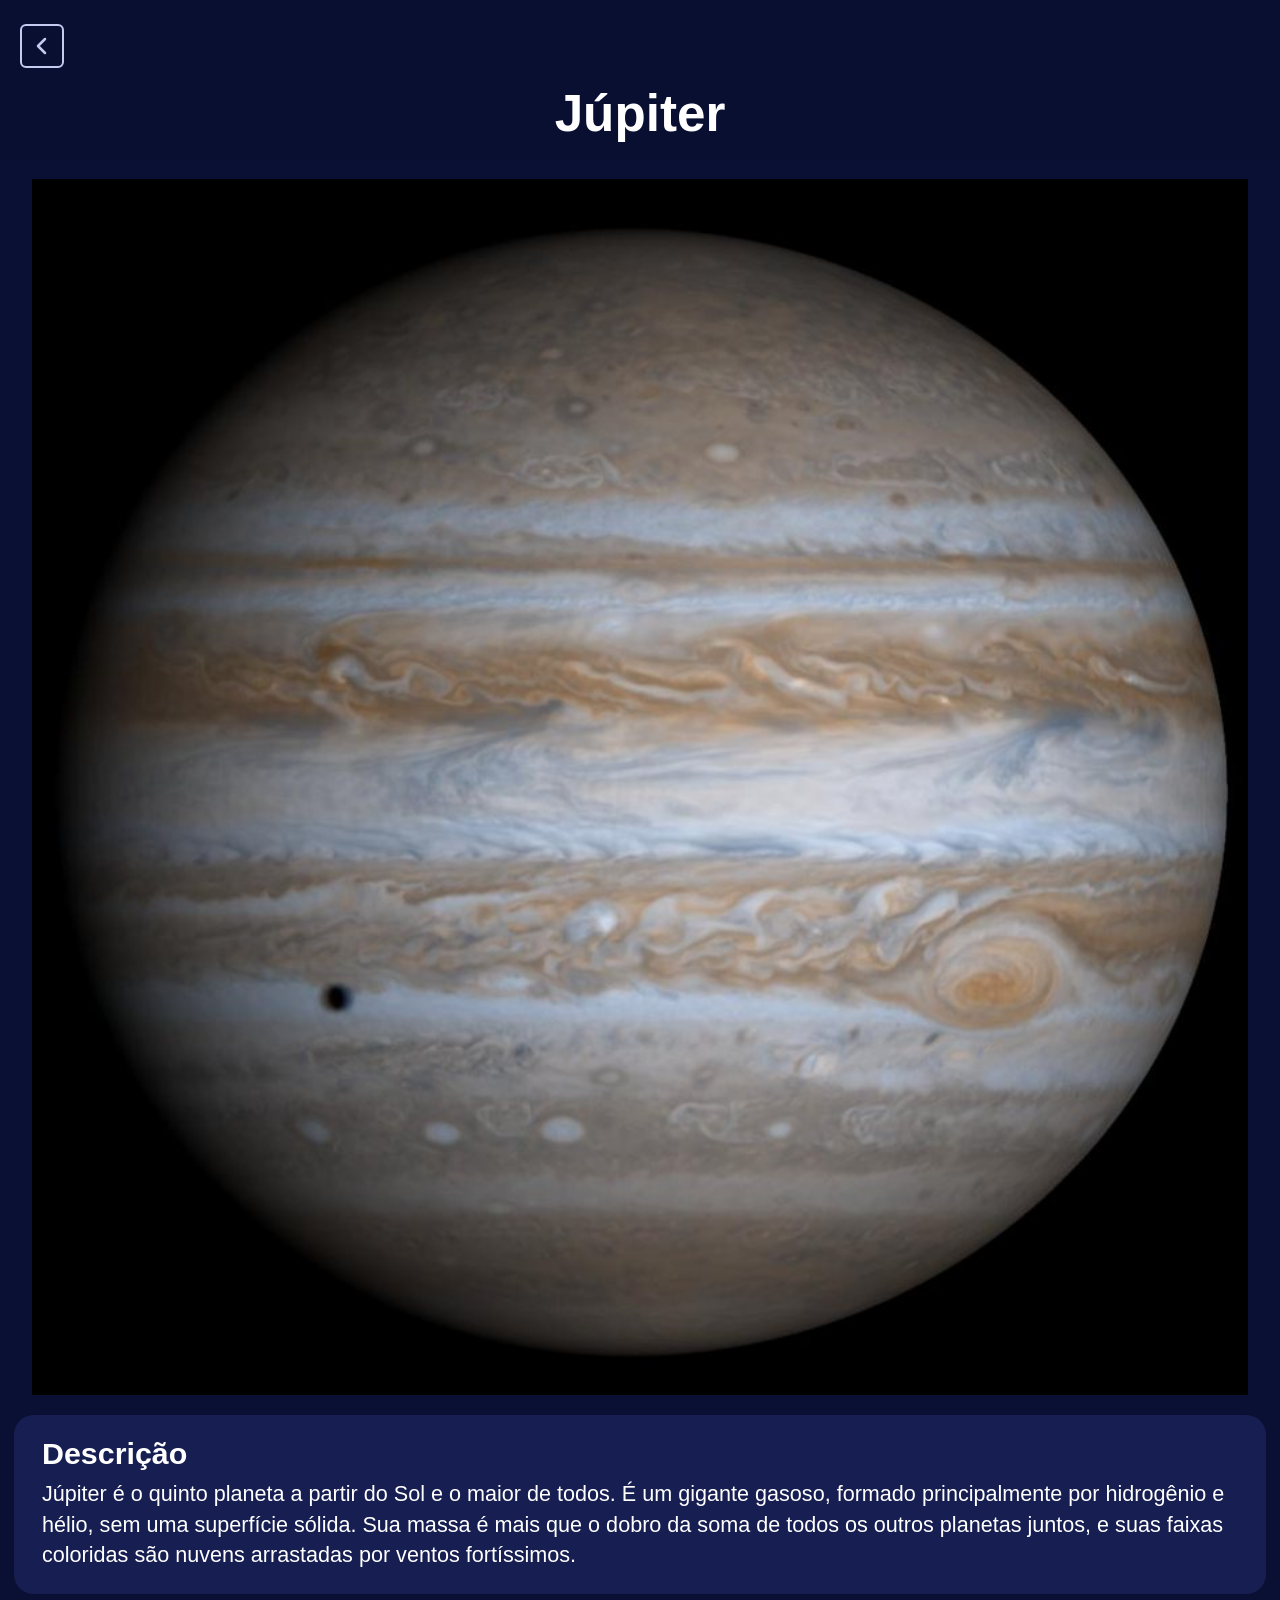
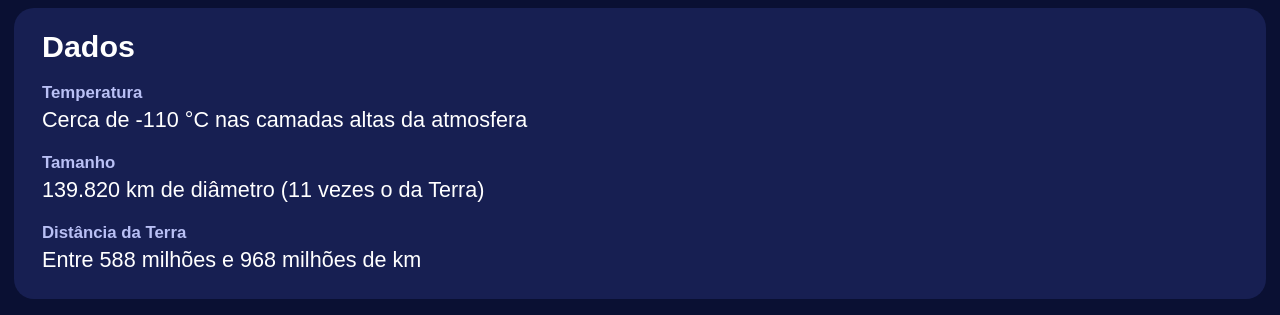
==== paginas/jupiter.html @ c69776e8 "Site Sistema Solar" ====
<!DOCTYPE html>
<html lang="pt-br">
<head>
    <meta charset="UTF-8">
    <meta name="viewport" content="width=device-width, initial-scale=1.0">
    <title>Júpiter - Sistema Solar</title>
    <link rel="stylesheet" href="../style.css">
    <link rel="stylesheet" href="corpo.css">
</head>
<body class="corpo">
    <header>
        <a class="voltar" href="../index.html" aria-label="Voltar">
            <svg viewBox="0 0 24 24" fill="none" stroke="currentColor" stroke-width="2.5" stroke-linecap="round" stroke-linejoin="round"><polyline points="15 5 8 12 15 19"/></svg>
        </a>
        <h1>Júpiter</h1>
    </header>
    <img class="foto" src="../fotos/jupiter.jpg" alt="Júpiter">
    <section class="card">
        <h2>Descrição</h2>
        <p>Júpiter é o quinto planeta a partir do Sol e o maior de todos. É um gigante gasoso, formado principalmente por hidrogênio e hélio, sem uma superfície sólida. Sua massa é mais que o dobro da soma de todos os outros planetas juntos, e suas faixas coloridas são nuvens arrastadas por ventos fortíssimos.</p>
    </section>
    <section class="card">
        <h2>Dados</h2>
        <h3>Temperatura</h3>
        <p>Cerca de -110 °C nas camadas altas da atmosfera</p>
        <h3>Tamanho</h3>
        <p>139.820 km de diâmetro (11 vezes o da Terra)</p>
        <h3>Distância da Terra</h3>
        <p>Entre 588 milhões e 968 milhões de km</p>
    </section>
</body>
</html>
---- style.css ----
body {
    background-color: #0A1033;
    color: #FFFFFF;
    font-family: Roboto, Arial, sans-serif;
    font-size: large;
    margin: 0;
}

img {
    display: block;
    width: calc(100% - 32px);
    height: auto;
    margin: 16px;
}

h1 {
    font-size: 2.6rem;
    font-weight: bold;
    margin: 24px 20px 10px;
}

p {
    font-size: 1.5rem;
    line-height: 1.4;
    margin: 0 20px 24px;
}

h2 {
    background-color: #D32F2F;
    color: #FFFFFF;
    font-size: 1.6rem;
    font-weight: bold;
    text-align: center;
    line-height: 60px;
    border-radius: 4px;
    margin: 0 16px 11px;
}
a { color: inherit; text-decoration: none; }
---- paginas/corpo.css ----
body.corpo {
    background-color: #0A1033;
    color: #FFFFFF;
    font-family: Roboto, Arial, sans-serif;
    margin: 0;
    padding-bottom: 16px;
}

.corpo header {
    background-color: #080F31;
    padding: 24px 0 12px;
}

.corpo .voltar {
    display: flex;
    align-items: center;
    justify-content: center;
    width: 44px;
    height: 44px;
    box-sizing: border-box;
    margin: 0 0 0 20px;
    color: #C5CAF0;
    border: 2px solid #C5CAF0;
    border-radius: 6px;
}

.corpo .voltar svg {
    width: 24px;
    height: 24px;
}

.corpo h1 {
    font-size: 3.2rem;
    font-weight: bold;
    text-align: center;
    margin: 16px 16px 4px;
}

.corpo .foto {
    display: block;
    width: calc(100% - 64px);
    height: auto;
    margin: 20px 32px;
    background-color: #000000;
}

.corpo .card {
    background-color: #171F52;
    border-radius: 20px;
    padding: 20px 28px 12px;
    margin: 14px 14px 0;
}

.corpo .card h2 {
    background: none;
    border-radius: 0;
    text-align: left;
    line-height: 1.2;
    font-size: 1.9rem;
    margin: 0 0 8px;
}

.corpo .card h3 {
    color: #B9C0F5;
    font-size: 1.05rem;
    font-weight: bold;
    margin: 18px 0 2px;
}

.corpo .card p {
    font-size: 1.35rem;
    line-height: 1.4;
    margin: 0 0 12px;
}
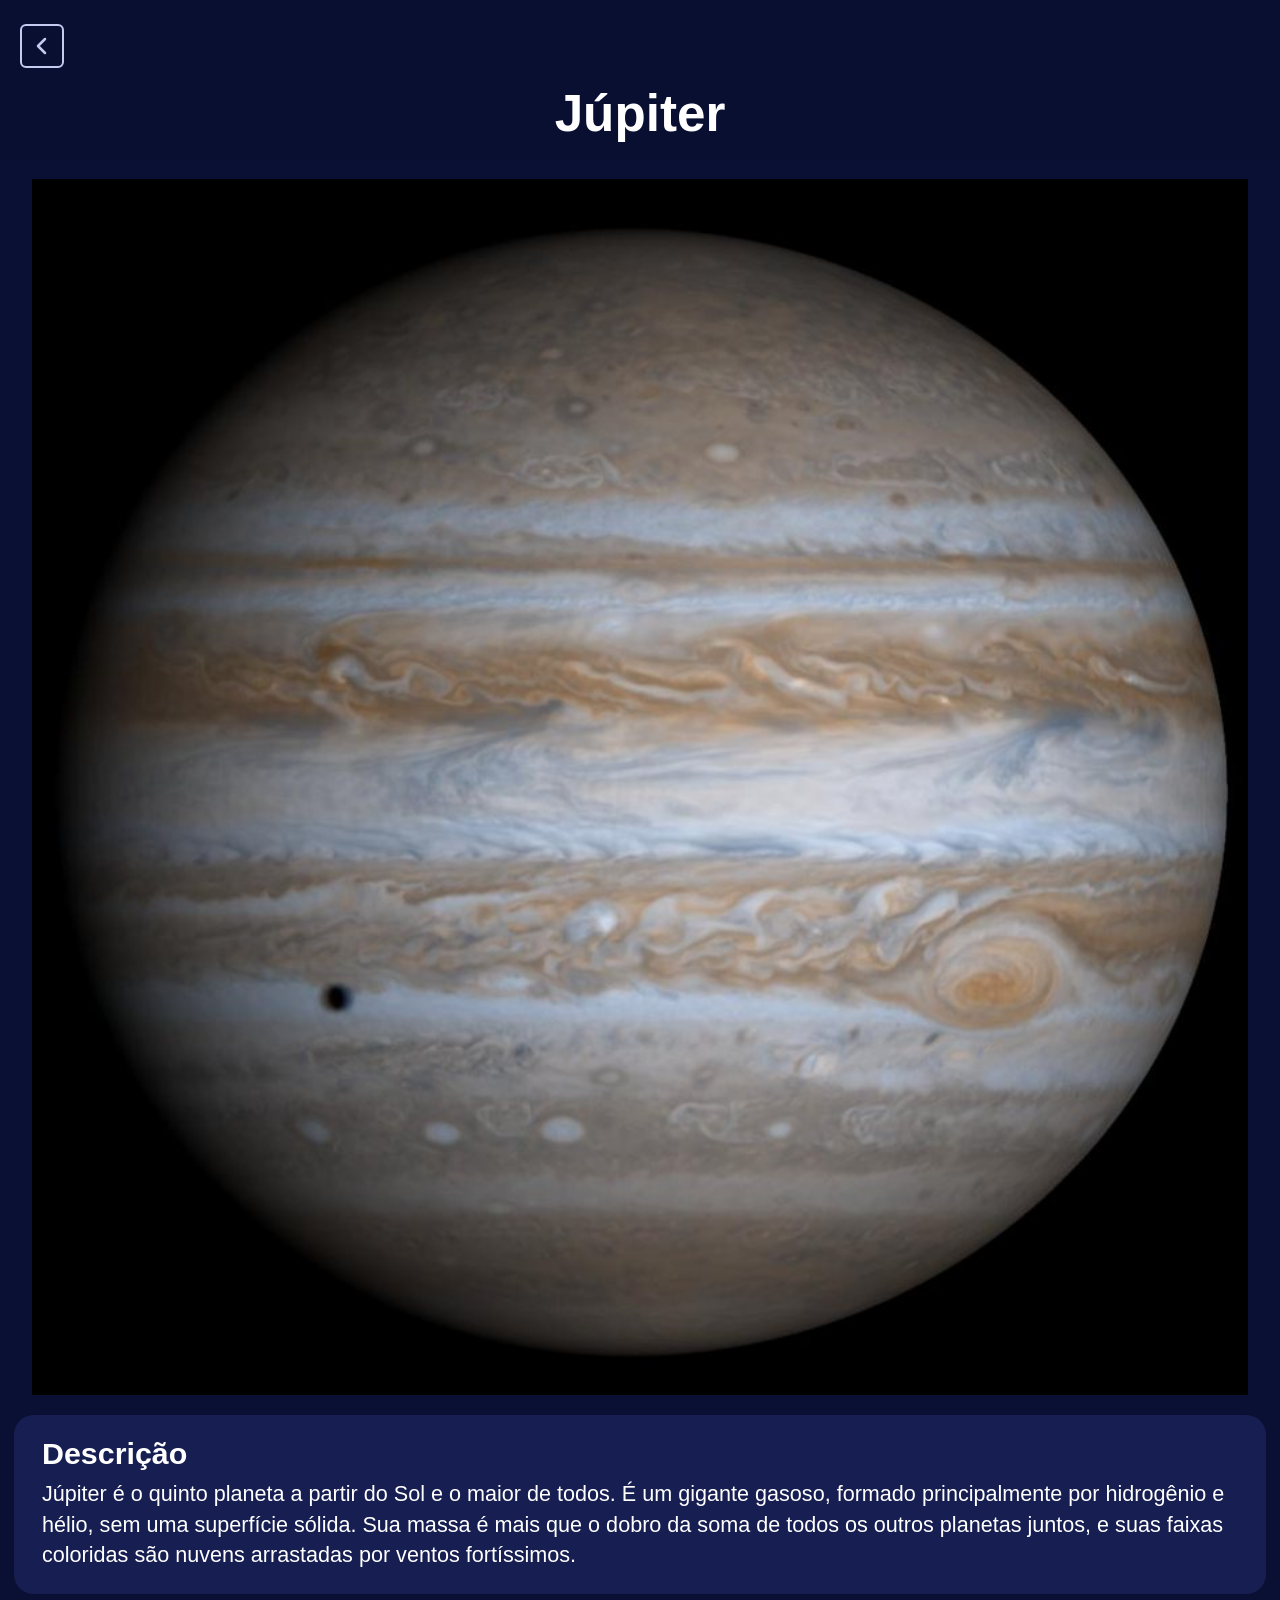
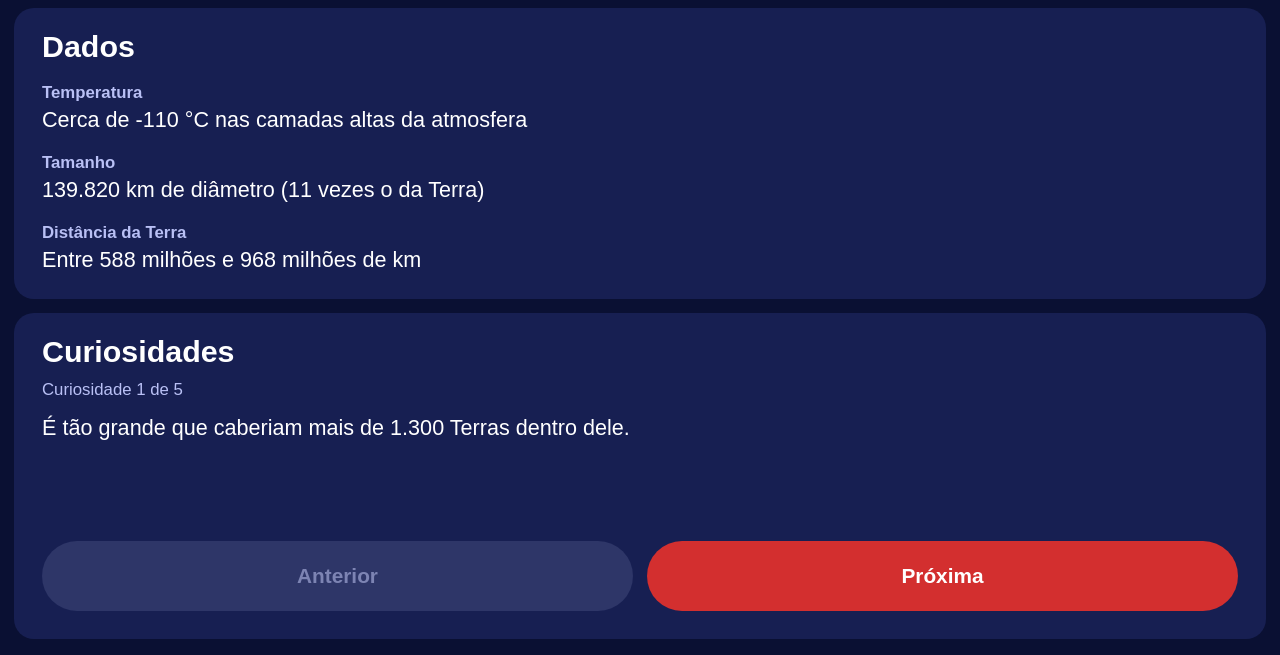
==== commit 65467443: "Adicao das Curiosidades" ====
--- a/paginas/jupiter.html
+++ b/paginas/jupiter.html
@@ -28,5 +28,21 @@
         <h3>Distância da Terra</h3>
         <p>Entre 588 milhões e 968 milhões de km</p>
     </section>
+    <section class="card curiosidades">
+        <h2>Curiosidades</h2>
+        <p class="contador" aria-live="polite"></p>
+        <ul class="lista">
+            <li>É tão grande que caberiam mais de 1.300 Terras dentro dele.</li>
+            <li>A Grande Mancha Vermelha é uma tempestade maior que a Terra, observada há mais de 150 anos.</li>
+            <li>É o planeta que gira mais rápido: um dia em Júpiter dura menos de 10 horas.</li>
+            <li>Ganimedes, sua maior lua, é maior que o planeta Mercúrio.</li>
+            <li>Júpiter também tem anéis, mas eles são finos, escuros e difíceis de ver.</li>
+        </ul>
+        <div class="botoes">
+            <button type="button" class="anterior">Anterior</button>
+            <button type="button" class="proxima">Próxima</button>
+        </div>
+    </section>
+    <script src="../main.js"></script>
 </body>
 </html>
--- a/paginas/corpo.css
+++ b/paginas/corpo.css
@@ -72,3 +72,60 @@
     line-height: 1.4;
     margin: 0 0 12px;
 }
+
+.corpo .curiosidades {
+    padding-bottom: 28px;
+}
+
+.corpo .curiosidades .lista {
+    list-style: none;
+    margin: 0;
+    padding: 0;
+}
+
+.corpo .curiosidades .lista li {
+    font-size: 1.35rem;
+    line-height: 1.4;
+    margin: 0 0 12px;
+}
+
+.corpo .curiosidades.ativo .lista {
+    display: none;
+}
+
+.corpo .curiosidades .contador {
+    color: #B9C0F5;
+    font-size: 1.05rem;
+    margin: 0 0 12px;
+}
+
+.corpo .curiosidades .texto {
+    min-height: 6.5rem;
+    margin: 0 0 24px;
+    transition: transform 0.2s ease, opacity 0.2s ease;
+}
+
+.corpo .curiosidades .botoes {
+    display: flex;
+    gap: 14px;
+}
+
+.corpo .curiosidades button {
+    flex: 1;
+    height: 70px;
+    border: none;
+    border-radius: 35px;
+    background-color: #D32F2F;
+    color: #FFFFFF;
+    font-family: inherit;
+    font-size: 1.3rem;
+    font-weight: bold;
+    cursor: pointer;
+    transition: background-color 0.2s ease;
+}
+
+.corpo .curiosidades button:disabled {
+    background-color: #2E3668;
+    color: #7D84B3;
+    cursor: default;
+}
